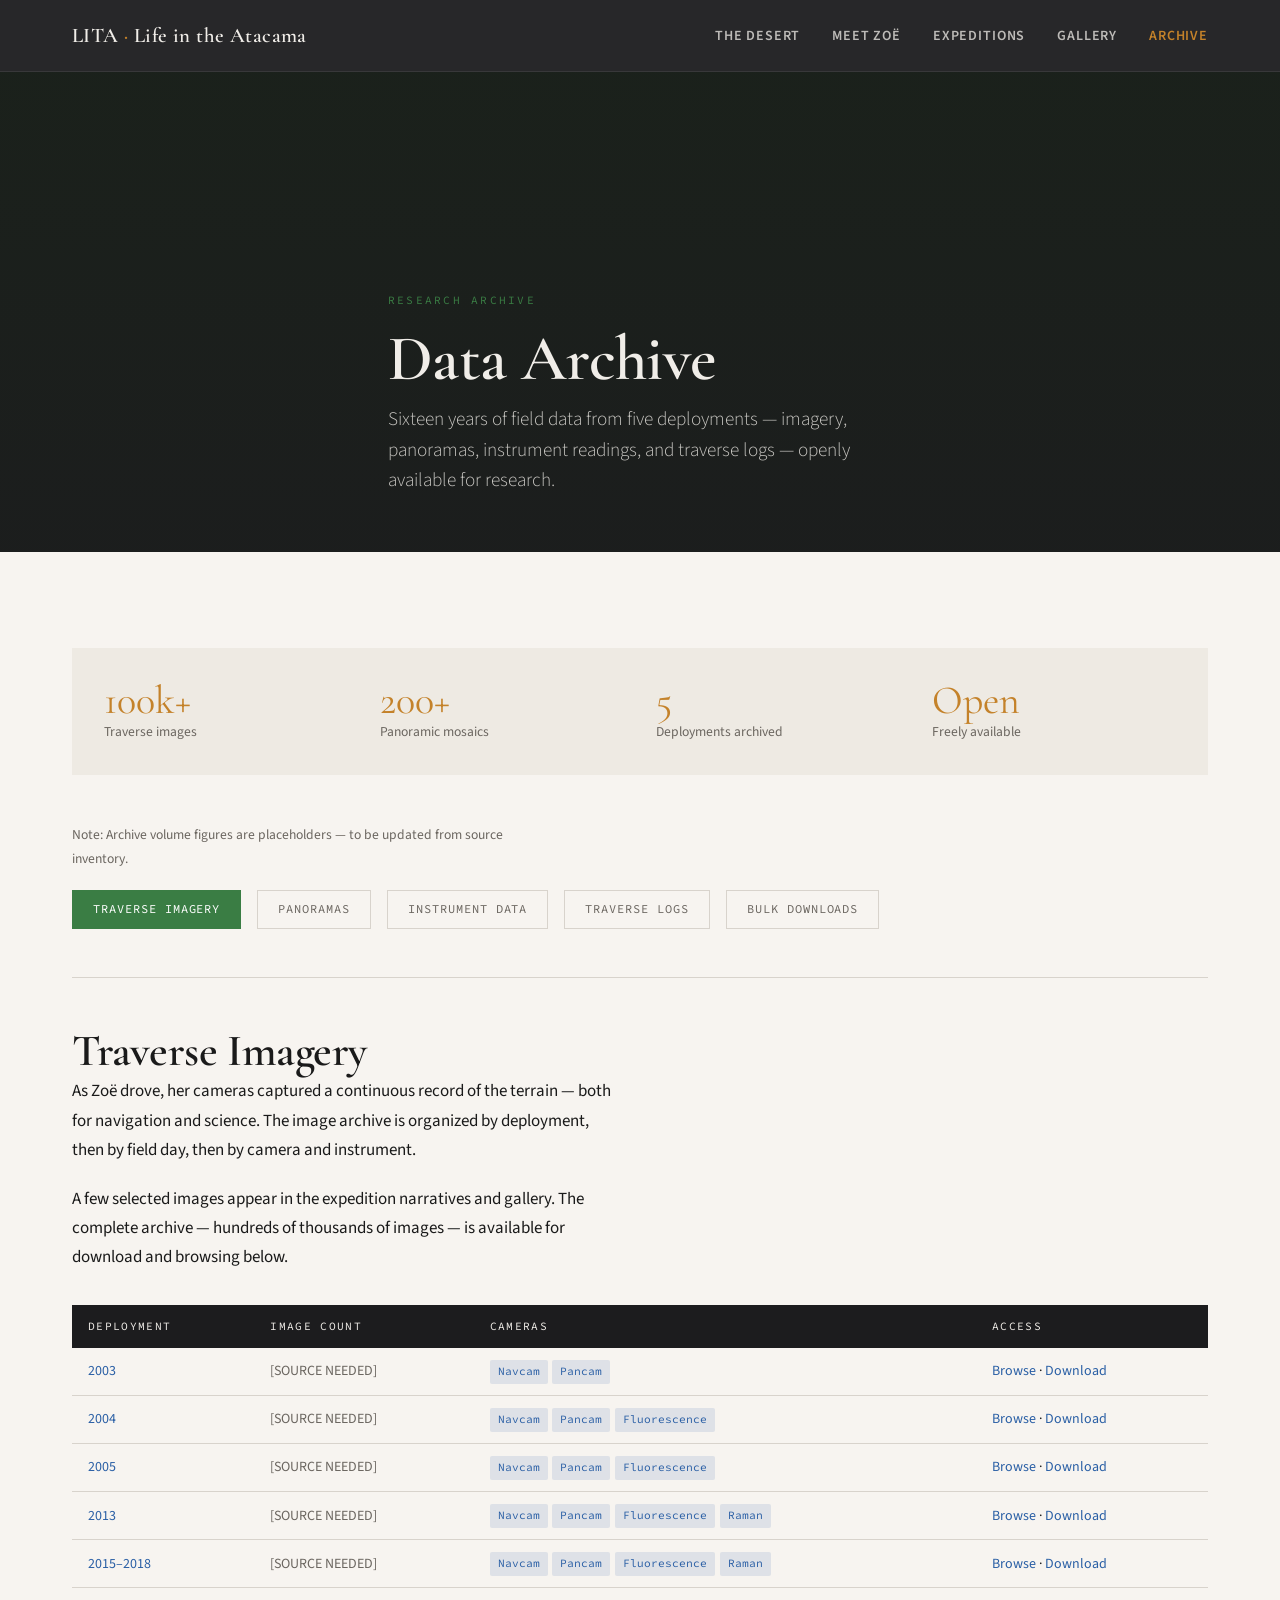
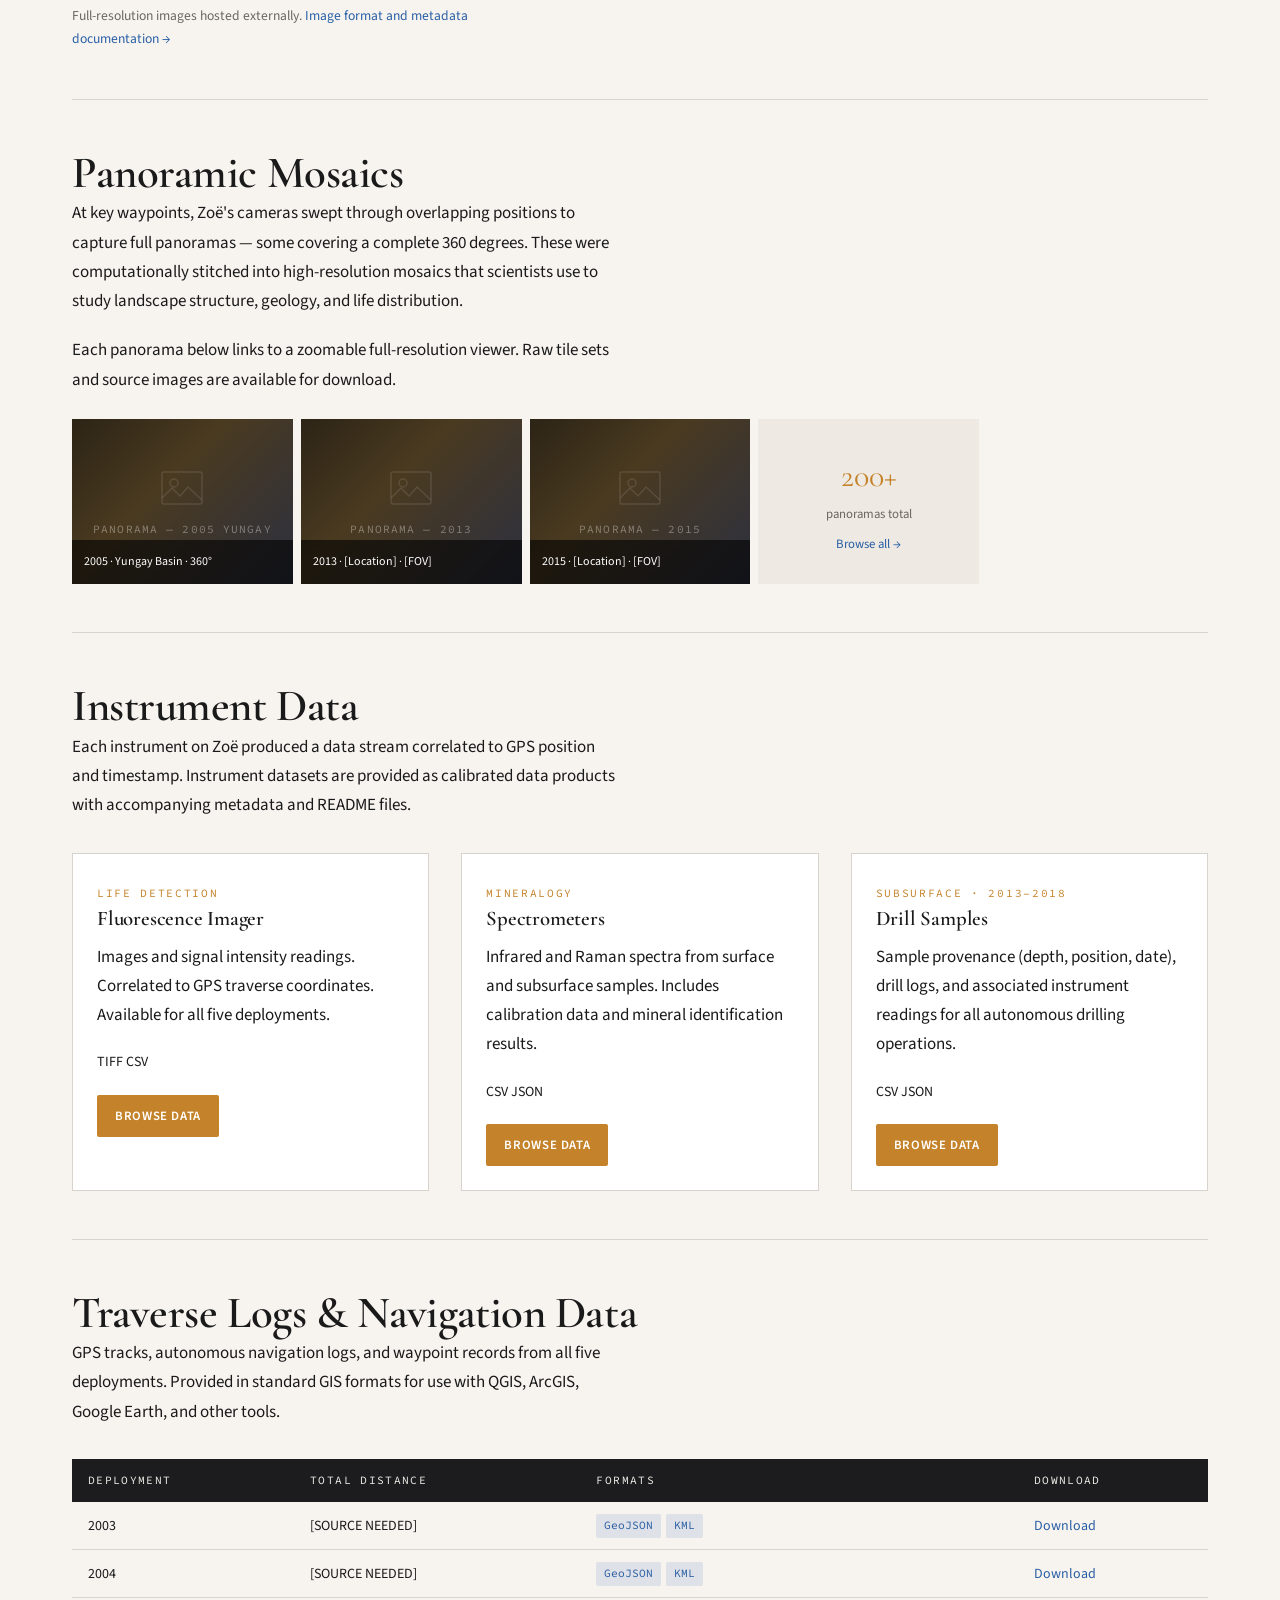
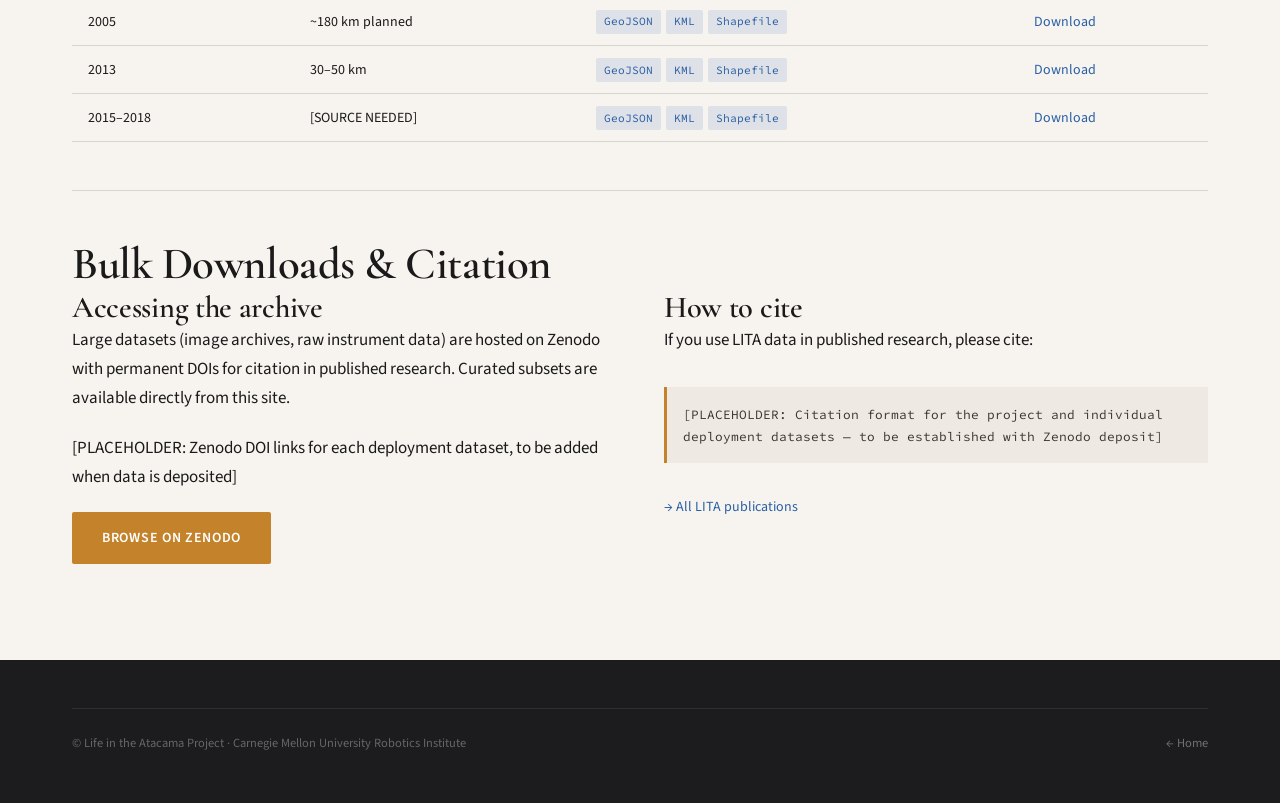
==== pages/archive/index.html @ c959ea62 "Initial commit of website prototype Contains only placeholders and organization, no real content yet" ====
<!DOCTYPE html>
<html lang="en">
<head>
  <meta charset="UTF-8">
  <meta name="viewport" content="width=device-width, initial-scale=1.0">
  <title>Data Archive — Life in the Atacama</title>
  <meta name="description" content="The complete LITA data archive: traverse imagery, panoramic mosaics, instrument data, and traverse logs from all five Atacama deployments.">
  <link rel="stylesheet" href="../../assets/css/style.css">
  <style>
    .archive-nav { display:flex; gap:1rem; flex-wrap:wrap; margin-bottom:3rem; }
    .archive-nav a {
      padding:0.5rem 1.25rem;
      border:1px solid var(--border);
      font-family:var(--font-mono);
      font-size:0.75rem;
      letter-spacing:0.08em;
      text-transform:uppercase;
      color:var(--text-muted);
      transition: all 0.2s;
    }
    .archive-nav a:hover, .archive-nav a.active {
      background:var(--accent-green);
      border-color:var(--accent-green);
      color:#fff;
      text-decoration:none;
    }
    .archive-section { padding-top:3rem; border-top:1px solid var(--border); margin-top:3rem; }
    .dataset-row { display:grid; grid-template-columns:2fr 1fr 1fr 1fr; gap:1rem; align-items:center; padding:1rem 0; border-bottom:1px solid var(--border); }
    .dataset-row:last-child { border-bottom:none; }
    @media(max-width:768px){ .dataset-row { grid-template-columns:1fr; } }
  </style>
</head>
<body>

<nav class="site-nav">
  <div class="container">
    <a href="../../index.html" class="nav-logo">LITA <span>·</span> Life in the Atacama</a>
    <ul class="nav-links">
      <li><a href="../atacama/index.html">The Desert</a></li>
      <li><a href="../zoe/index.html">Meet Zoë</a></li>
      <li><a href="../expeditions/index.html">Expeditions</a></li>
      <li><a href="../gallery/index.html">Gallery</a></li>
      <li><a href="index.html" class="active">Archive</a></li>
    </ul>
  </div>
</nav>

<div class="page-hero">
  <div class="page-hero-bg" style="background-color:#1A231A;"></div>
  <div class="container page-hero-content">
    <span class="section-label" style="color:var(--accent-green);">Research Archive</span>
    <h1>Data Archive</h1>
    <p class="lead">Sixteen years of field data from five deployments — imagery, 
    panoramas, instrument readings, and traverse logs — openly available for research.</p>
  </div>
</div>

<section class="section">
  <div class="container">

    <!-- Overview stats -->
    <div class="observe mb-3" style="display:grid; grid-template-columns:repeat(4,1fr); gap:2rem; padding:2rem; background:var(--accent-salt);">
      <div>
        <div style="font-family:var(--font-display);font-size:2.5rem;color:var(--accent-ochre);line-height:1;">100k+</div>
        <div style="font-size:0.85rem;color:var(--text-muted);">Traverse images</div>
      </div>
      <div>
        <div style="font-family:var(--font-display);font-size:2.5rem;color:var(--accent-ochre);line-height:1;">200+</div>
        <div style="font-size:0.85rem;color:var(--text-muted);">Panoramic mosaics</div>
      </div>
      <div>
        <div style="font-family:var(--font-display);font-size:2.5rem;color:var(--accent-ochre);line-height:1;">5</div>
        <div style="font-size:0.85rem;color:var(--text-muted);">Deployments archived</div>
      </div>
      <div>
        <div style="font-family:var(--font-display);font-size:2.5rem;color:var(--accent-ochre);line-height:1;">Open</div>
        <div style="font-size:0.85rem;color:var(--text-muted);">Freely available</div>
      </div>
    </div>
    <p style="font-size:0.85rem;color:var(--text-muted);">Note: Archive volume figures are placeholders — to be updated from source inventory.</p>

    <!-- Quick nav -->
    <nav class="archive-nav observe">
      <a href="#imagery" class="active">Traverse Imagery</a>
      <a href="#panoramas">Panoramas</a>
      <a href="#instruments">Instrument Data</a>
      <a href="#traverse-logs">Traverse Logs</a>
      <a href="#downloads">Bulk Downloads</a>
    </nav>

    <!-- Imagery -->
    <div id="imagery" class="archive-section observe">
      <h2>Traverse Imagery</h2>
      <p>
        As Zoë drove, her cameras captured a continuous record of the terrain — 
        both for navigation and science. The image archive is organized by 
        deployment, then by field day, then by camera and instrument.
      </p>
      <p>
        A few selected images appear in the expedition narratives and gallery. 
        The complete archive — hundreds of thousands of images — is available 
        for download and browsing below.
      </p>

      <table class="archive-table mt-2">
        <thead>
          <tr>
            <th>Deployment</th>
            <th>Image Count</th>
            <th>Cameras</th>
            <th>Access</th>
          </tr>
        </thead>
        <tbody>
          <tr>
            <td><a href="../expeditions/2003.html">2003</a></td>
            <td><span style="color:var(--text-muted);">[SOURCE NEEDED]</span></td>
            <td><span class="tag">Navcam</span><span class="tag">Pancam</span></td>
            <td><a href="#">Browse</a> · <a href="#">Download</a></td>
          </tr>
          <tr>
            <td><a href="../expeditions/2004.html">2004</a></td>
            <td><span style="color:var(--text-muted);">[SOURCE NEEDED]</span></td>
            <td><span class="tag">Navcam</span><span class="tag">Pancam</span><span class="tag">Fluorescence</span></td>
            <td><a href="#">Browse</a> · <a href="#">Download</a></td>
          </tr>
          <tr>
            <td><a href="../expeditions/2005.html">2005</a></td>
            <td><span style="color:var(--text-muted);">[SOURCE NEEDED]</span></td>
            <td><span class="tag">Navcam</span><span class="tag">Pancam</span><span class="tag">Fluorescence</span></td>
            <td><a href="#">Browse</a> · <a href="#">Download</a></td>
          </tr>
          <tr>
            <td><a href="../expeditions/2013.html">2013</a></td>
            <td><span style="color:var(--text-muted);">[SOURCE NEEDED]</span></td>
            <td><span class="tag">Navcam</span><span class="tag">Pancam</span><span class="tag">Fluorescence</span><span class="tag">Raman</span></td>
            <td><a href="#">Browse</a> · <a href="#">Download</a></td>
          </tr>
          <tr>
            <td><a href="../expeditions/2015-2018.html">2015–2018</a></td>
            <td><span style="color:var(--text-muted);">[SOURCE NEEDED]</span></td>
            <td><span class="tag">Navcam</span><span class="tag">Pancam</span><span class="tag">Fluorescence</span><span class="tag">Raman</span></td>
            <td><a href="#">Browse</a> · <a href="#">Download</a></td>
          </tr>
        </tbody>
      </table>

      <p style="margin-top:1rem;font-size:0.85rem;color:var(--text-muted);">
        Full-resolution images hosted externally. 
        <a href="#">Image format and metadata documentation →</a>
      </p>
    </div>

    <!-- Panoramas -->
    <div id="panoramas" class="archive-section observe">
      <h2>Panoramic Mosaics</h2>
      <p>
        At key waypoints, Zoë's cameras swept through overlapping positions to 
        capture full panoramas — some covering a complete 360 degrees. These 
        were computationally stitched into high-resolution mosaics that scientists 
        use to study landscape structure, geology, and life distribution.
      </p>
      <p>
        Each panorama below links to a zoomable full-resolution viewer. 
        Raw tile sets and source images are available for download.
      </p>
      <div class="gallery-grid observe" style="grid-template-columns: repeat(auto-fill, minmax(220px,1fr)); margin-top:1.5rem;">
        <div class="gallery-item" style="position:relative;">
          <div class="img-placeholder" data-label="Panorama — 2005 Yungay" style="width:100%;height:100%;"></div>
          <div style="position:absolute;bottom:0;left:0;right:0;padding:0.75rem;background:rgba(0,0,0,0.6);color:#fff;font-size:0.75rem;">2005 · Yungay Basin · 360°</div>
        </div>
        <div class="gallery-item" style="position:relative;">
          <div class="img-placeholder" data-label="Panorama — 2013" style="width:100%;height:100%;"></div>
          <div style="position:absolute;bottom:0;left:0;right:0;padding:0.75rem;background:rgba(0,0,0,0.6);color:#fff;font-size:0.75rem;">2013 · [Location] · [FOV]</div>
        </div>
        <div class="gallery-item" style="position:relative;">
          <div class="img-placeholder" data-label="Panorama — 2015" style="width:100%;height:100%;"></div>
          <div style="position:absolute;bottom:0;left:0;right:0;padding:0.75rem;background:rgba(0,0,0,0.6);color:#fff;font-size:0.75rem;">2015 · [Location] · [FOV]</div>
        </div>
        <div class="gallery-item" style="position:relative; display:flex; align-items:center; justify-content:center; background:var(--accent-salt);">
          <div style="text-align:center;padding:1rem;">
            <div style="font-family:var(--font-display);font-size:2rem;color:var(--accent-ochre);">200+</div>
            <div style="font-size:0.8rem;color:var(--text-muted);">panoramas total</div>
            <a href="#" style="display:block;margin-top:0.5rem;font-size:0.8rem;">Browse all →</a>
          </div>
        </div>
      </div>
    </div>

    <!-- Instrument Data -->
    <div id="instruments" class="archive-section observe">
      <h2>Instrument Data</h2>
      <p>
        Each instrument on Zoë produced a data stream correlated to GPS position 
        and timestamp. Instrument datasets are provided as calibrated data products 
        with accompanying metadata and README files.
      </p>

      <div class="grid-3" style="margin-top:2rem;">
        <div class="card">
          <div class="card-body">
            <span class="card-eyebrow">Life Detection</span>
            <h3>Fluorescence Imager</h3>
            <p>Images and signal intensity readings. Correlated to GPS traverse 
            coordinates. Available for all five deployments.</p>
            <p style="font-size:0.8rem;"><span class="archive-table tag">TIFF</span> <span class="archive-table tag">CSV</span></p>
            <a href="#" class="btn btn-primary" style="font-size:0.8rem;padding:0.5rem 1rem;">Browse Data</a>
          </div>
        </div>
        <div class="card">
          <div class="card-body">
            <span class="card-eyebrow">Mineralogy</span>
            <h3>Spectrometers</h3>
            <p>Infrared and Raman spectra from surface and subsurface samples. 
            Includes calibration data and mineral identification results.</p>
            <p style="font-size:0.8rem;"><span class="archive-table tag">CSV</span> <span class="archive-table tag">JSON</span></p>
            <a href="#" class="btn btn-primary" style="font-size:0.8rem;padding:0.5rem 1rem;">Browse Data</a>
          </div>
        </div>
        <div class="card">
          <div class="card-body">
            <span class="card-eyebrow">Subsurface · 2013–2018</span>
            <h3>Drill Samples</h3>
            <p>Sample provenance (depth, position, date), drill logs, and associated 
            instrument readings for all autonomous drilling operations.</p>
            <p style="font-size:0.8rem;"><span class="archive-table tag">CSV</span> <span class="archive-table tag">JSON</span></p>
            <a href="#" class="btn btn-primary" style="font-size:0.8rem;padding:0.5rem 1rem;">Browse Data</a>
          </div>
        </div>
      </div>
    </div>

    <!-- Traverse Logs -->
    <div id="traverse-logs" class="archive-section observe">
      <h2>Traverse Logs &amp; Navigation Data</h2>
      <p>
        GPS tracks, autonomous navigation logs, and waypoint records from all 
        five deployments. Provided in standard GIS formats for use with 
        QGIS, ArcGIS, Google Earth, and other tools.
      </p>
      <table class="archive-table mt-2">
        <thead>
          <tr>
            <th>Deployment</th>
            <th>Total Distance</th>
            <th>Formats</th>
            <th>Download</th>
          </tr>
        </thead>
        <tbody>
          <tr>
            <td>2003</td>
            <td>[SOURCE NEEDED]</td>
            <td><span class="tag">GeoJSON</span><span class="tag">KML</span></td>
            <td><a href="#">Download</a></td>
          </tr>
          <tr>
            <td>2004</td>
            <td>[SOURCE NEEDED]</td>
            <td><span class="tag">GeoJSON</span><span class="tag">KML</span></td>
            <td><a href="#">Download</a></td>
          </tr>
          <tr>
            <td>2005</td>
            <td>~180 km planned</td>
            <td><span class="tag">GeoJSON</span><span class="tag">KML</span><span class="tag">Shapefile</span></td>
            <td><a href="#">Download</a></td>
          </tr>
          <tr>
            <td>2013</td>
            <td>30–50 km</td>
            <td><span class="tag">GeoJSON</span><span class="tag">KML</span><span class="tag">Shapefile</span></td>
            <td><a href="#">Download</a></td>
          </tr>
          <tr>
            <td>2015–2018</td>
            <td>[SOURCE NEEDED]</td>
            <td><span class="tag">GeoJSON</span><span class="tag">KML</span><span class="tag">Shapefile</span></td>
            <td><a href="#">Download</a></td>
          </tr>
        </tbody>
      </table>
    </div>

    <!-- Bulk Downloads -->
    <div id="downloads" class="archive-section observe">
      <h2>Bulk Downloads &amp; Citation</h2>
      <div class="grid-2" style="gap:3rem;">
        <div>
          <h3>Accessing the archive</h3>
          <p>
            Large datasets (image archives, raw instrument data) are hosted 
            on Zenodo with permanent DOIs for citation in published research. 
            Curated subsets are available directly from this site.
          </p>
          <p>
            [PLACEHOLDER: Zenodo DOI links for each deployment dataset, 
            to be added when data is deposited]
          </p>
          <a href="#" class="btn btn-primary">Browse on Zenodo</a>
        </div>
        <div>
          <h3>How to cite</h3>
          <p>If you use LITA data in published research, please cite:</p>
          <blockquote style="font-family:var(--font-mono);font-size:0.8rem;font-style:normal;background:var(--accent-salt);padding:1rem;border-left:3px solid var(--accent-ochre);">
            [PLACEHOLDER: Citation format for the project and individual 
            deployment datasets — to be established with Zenodo deposit]
          </blockquote>
          <p style="margin-top:1rem;font-size:0.875rem;">
            <a href="#">→ All LITA publications</a>
          </p>
        </div>
      </div>
    </div>

  </div>
</section>

<footer class="site-footer">
  <div class="container">
    <div class="footer-bottom">
      <span>© Life in the Atacama Project · Carnegie Mellon University Robotics Institute</span>
      <a href="../../index.html" style="color:rgba(240,237,232,0.4);">← Home</a>
    </div>
  </div>
</footer>

<script src="../../assets/js/shared.js"></script>
</body>
</html>
---- assets/css/style.css ----
/* ============================================================
   LIFE IN THE ATACAMA — Main Stylesheet
   Palette: Atacama ochre, deep charcoal, salt white, solar blue
   ============================================================ */

@import url('https://fonts.googleapis.com/css2?family=Cormorant+Garamond:ital,wght@0,400;0,600;0,700;1,400&family=Source+Sans+3:wght@300;400;600&family=Source+Code+Pro:wght@400;600&display=swap');

/* ── Custom Properties ────────────────────────────────────── */
:root {
  --bg-primary:      #F7F4F0;
  --bg-dark:         #1C1C1E;
  --bg-dark-alt:     #252527;
  --text-primary:    #1A1A1A;
  --text-light:      #F0EDE8;
  --text-muted:      #6B6660;
  --accent-ochre:    #C4822A;
  --accent-blue:     #2A5FA5;
  --accent-green:    #3A7D44;
  --accent-salt:     #EEEAE3;
  --border:          #D8D3CC;

  --font-display:    'Cormorant Garamond', Georgia, serif;
  --font-body:       'Source Sans 3', sans-serif;
  --font-mono:       'Source Code Pro', monospace;

  --max-width:       1200px;
  --section-gap:     6rem;
  --nav-height:      72px;
}

/* ── Reset & Base ─────────────────────────────────────────── */
*, *::before, *::after { box-sizing: border-box; margin: 0; padding: 0; }

html { scroll-behavior: smooth; }

body {
  font-family: var(--font-body);
  font-size: 1.0625rem;
  line-height: 1.72;
  color: var(--text-primary);
  background: var(--bg-primary);
  -webkit-font-smoothing: antialiased;
}

img { max-width: 100%; height: auto; display: block; }
a { color: var(--accent-blue); text-decoration: none; }
a:hover { text-decoration: underline; }

/* ── Typography ───────────────────────────────────────────── */
h1, h2, h3, h4 {
  font-family: var(--font-display);
  font-weight: 600;
  line-height: 1.15;
  letter-spacing: -0.01em;
}

h1 { font-size: clamp(2.4rem, 5vw, 4rem); }
h2 { font-size: clamp(1.8rem, 3.5vw, 2.8rem); }
h3 { font-size: clamp(1.3rem, 2.5vw, 1.9rem); }
h4 { font-size: 1.2rem; }

p { margin-bottom: 1.25rem; max-width: 68ch; }
p:last-child { margin-bottom: 0; }

.lead {
  font-size: 1.2rem;
  font-weight: 300;
  line-height: 1.6;
  color: #3A3633;
}

blockquote {
  border-left: 3px solid var(--accent-ochre);
  padding: 0.5rem 0 0.5rem 1.5rem;
  margin: 2rem 0;
  font-family: var(--font-display);
  font-size: 1.25rem;
  font-style: italic;
  color: #3A3633;
}

/* ── Layout Utilities ─────────────────────────────────────── */
.container {
  max-width: var(--max-width);
  margin: 0 auto;
  padding: 0 2rem;
}

.section {
  padding: var(--section-gap) 0;
}

.section--dark {
  background: var(--bg-dark);
  color: var(--text-light);
}

.section--dark p { color: #C8C3BC; }
.section--dark h2, .section--dark h3 { color: var(--text-light); }

.section--salt {
  background: var(--accent-salt);
}

.grid-2 {
  display: grid;
  grid-template-columns: 1fr 1fr;
  gap: 3rem;
  align-items: start;
}

.grid-3 {
  display: grid;
  grid-template-columns: repeat(3, 1fr);
  gap: 2rem;
}

@media (max-width: 768px) {
  .grid-2, .grid-3 { grid-template-columns: 1fr; }
  .container { padding: 0 1.25rem; }
}

/* ── Navigation ───────────────────────────────────────────── */
.site-nav {
  position: fixed;
  top: 0;
  left: 0;
  right: 0;
  z-index: 100;
  height: var(--nav-height);
  background: rgba(28, 28, 30, 0.95);
  backdrop-filter: blur(10px);
  border-bottom: 1px solid rgba(255,255,255,0.08);
  display: flex;
  align-items: center;
}

.site-nav .container {
  display: flex;
  align-items: center;
  justify-content: space-between;
  width: 100%;
}

.nav-logo {
  font-family: var(--font-display);
  font-size: 1.3rem;
  font-weight: 600;
  color: var(--text-light);
  letter-spacing: 0.02em;
}

.nav-logo span {
  color: var(--accent-ochre);
}

.nav-links {
  display: flex;
  gap: 2rem;
  list-style: none;
}

.nav-links a {
  color: rgba(240,237,232,0.75);
  font-size: 0.875rem;
  font-weight: 600;
  letter-spacing: 0.06em;
  text-transform: uppercase;
  transition: color 0.2s;
}

.nav-links a:hover {
  color: var(--accent-ochre);
  text-decoration: none;
}

.nav-links a.active {
  color: var(--accent-ochre);
}

@media (max-width: 768px) {
  .nav-links { display: none; }
}

/* ── Hero ─────────────────────────────────────────────────── */
.hero {
  position: relative;
  height: 100vh;
  min-height: 600px;
  display: flex;
  align-items: flex-end;
  padding-bottom: 5rem;
  overflow: hidden;
}

.hero-bg {
  position: absolute;
  inset: 0;
  background-size: cover;
  background-position: center;
  background-color: #2C2416;
}

.hero-bg::after {
  content: '';
  position: absolute;
  inset: 0;
  background: linear-gradient(
    to bottom,
    rgba(28,28,30,0.2) 0%,
    rgba(28,28,30,0.1) 40%,
    rgba(28,28,30,0.75) 100%
  );
}

.hero-content {
  position: relative;
  z-index: 1;
  color: var(--text-light);
}

.hero-eyebrow {
  font-family: var(--font-mono);
  font-size: 0.75rem;
  letter-spacing: 0.2em;
  text-transform: uppercase;
  color: var(--accent-ochre);
  margin-bottom: 1rem;
  display: block;
}

.hero h1 {
  font-size: clamp(3rem, 7vw, 5.5rem);
  font-weight: 700;
  line-height: 1.05;
  margin-bottom: 1.25rem;
  text-shadow: 0 2px 20px rgba(0,0,0,0.4);
}

.hero-sub {
  font-size: clamp(1rem, 2vw, 1.3rem);
  font-weight: 300;
  color: rgba(240,237,232,0.85);
  max-width: 54ch;
  margin-bottom: 2.5rem;
}

/* ── Buttons ──────────────────────────────────────────────── */
.btn {
  display: inline-block;
  padding: 0.75rem 1.75rem;
  border-radius: 2px;
  font-family: var(--font-body);
  font-weight: 600;
  font-size: 0.875rem;
  letter-spacing: 0.05em;
  text-transform: uppercase;
  cursor: pointer;
  transition: all 0.2s;
  text-decoration: none;
}

.btn-primary {
  background: var(--accent-ochre);
  color: #fff;
  border: 2px solid var(--accent-ochre);
}
.btn-primary:hover {
  background: #B0731F;
  border-color: #B0731F;
  text-decoration: none;
  color: #fff;
}

.btn-outline {
  background: transparent;
  color: var(--text-light);
  border: 2px solid rgba(240,237,232,0.5);
  margin-left: 1rem;
}
.btn-outline:hover {
  border-color: var(--text-light);
  text-decoration: none;
  color: var(--text-light);
}

/* ── Section Labels ───────────────────────────────────────── */
.section-label {
  font-family: var(--font-mono);
  font-size: 0.7rem;
  letter-spacing: 0.2em;
  text-transform: uppercase;
  color: var(--accent-ochre);
  margin-bottom: 0.75rem;
  display: block;
}

/* ── Cards ────────────────────────────────────────────────── */
.card {
  background: #fff;
  border: 1px solid var(--border);
  overflow: hidden;
  transition: transform 0.2s, box-shadow 0.2s;
}

.card:hover {
  transform: translateY(-3px);
  box-shadow: 0 12px 32px rgba(0,0,0,0.1);
}

.card-img {
  width: 100%;
  aspect-ratio: 16/9;
  object-fit: cover;
  background: #2C2416;
}

.card-body {
  padding: 1.5rem;
}

.card-eyebrow {
  font-family: var(--font-mono);
  font-size: 0.7rem;
  letter-spacing: 0.15em;
  text-transform: uppercase;
  color: var(--accent-ochre);
  margin-bottom: 0.5rem;
}

.card h3 {
  font-size: 1.3rem;
  margin-bottom: 0.75rem;
}

/* ── Expedition Timeline Strip ───────────────────────────── */
.expedition-strip {
  display: grid;
  grid-template-columns: repeat(5, 1fr);
  gap: 0;
  border-top: 1px solid var(--border);
  border-bottom: 1px solid var(--border);
}

.exp-thumb {
  position: relative;
  aspect-ratio: 3/4;
  overflow: hidden;
  cursor: pointer;
  background: #2C2416;
}

.exp-thumb img {
  width: 100%;
  height: 100%;
  object-fit: cover;
  transition: transform 0.4s ease;
  filter: brightness(0.65) saturate(0.7);
}

.exp-thumb:hover img {
  transform: scale(1.05);
  filter: brightness(0.85) saturate(1);
}

.exp-thumb-label {
  position: absolute;
  bottom: 0;
  left: 0;
  right: 0;
  padding: 1.5rem 1rem 1rem;
  background: linear-gradient(to top, rgba(0,0,0,0.75), transparent);
  color: #fff;
}

.exp-year {
  font-family: var(--font-display);
  font-size: 1.8rem;
  font-weight: 700;
  display: block;
  line-height: 1;
}

.exp-title {
  font-size: 0.75rem;
  opacity: 0.8;
  display: block;
  margin-top: 0.2rem;
}

@media (max-width: 768px) {
  .expedition-strip { grid-template-columns: 1fr 1fr; }
}

/* ── Go Deeper Panel ─────────────────────────────────────── */
.go-deeper {
  background: #1E3A25;
  border-left: 4px solid var(--accent-green);
  padding: 1.75rem 2rem;
  margin: 3rem 0;
  color: var(--text-light);
}

.go-deeper-label {
  font-family: var(--font-mono);
  font-size: 0.68rem;
  letter-spacing: 0.2em;
  text-transform: uppercase;
  color: var(--accent-green);
  margin-bottom: 0.75rem;
  display: flex;
  align-items: center;
  gap: 0.5rem;
}

.go-deeper h4 {
  font-size: 1.1rem;
  color: #fff;
  margin-bottom: 0.75rem;
}

.go-deeper ul {
  list-style: none;
  margin-bottom: 1.25rem;
}

.go-deeper ul li {
  padding: 0.2rem 0;
  color: #A8C8B0;
  font-size: 0.9rem;
}

.go-deeper ul li::before {
  content: '→ ';
  color: var(--accent-green);
}

.go-deeper .btn-archive {
  display: inline-block;
  padding: 0.6rem 1.25rem;
  background: var(--accent-green);
  color: #fff;
  font-weight: 600;
  font-size: 0.8rem;
  letter-spacing: 0.05em;
  text-transform: uppercase;
  transition: background 0.2s;
  text-decoration: none;
}

.go-deeper .btn-archive:hover {
  background: #2E6337;
  text-decoration: none;
}

/* ── At a Glance Table ───────────────────────────────────── */
.glance-table {
  width: 100%;
  border-collapse: collapse;
  font-size: 0.9rem;
  margin-bottom: 2rem;
}

.glance-table td {
  padding: 0.6rem 0.75rem;
  border-bottom: 1px solid var(--border);
  vertical-align: top;
}

.glance-table td:first-child {
  font-family: var(--font-mono);
  font-size: 0.75rem;
  letter-spacing: 0.08em;
  text-transform: uppercase;
  color: var(--text-muted);
  white-space: nowrap;
  width: 140px;
}

/* ── Page Hero (non-home) ─────────────────────────────────── */
.page-hero {
  margin-top: var(--nav-height);
  position: relative;
  height: 480px;
  display: flex;
  align-items: flex-end;
  padding-bottom: 3.5rem;
  overflow: hidden;
}

.page-hero-bg {
  position: absolute;
  inset: 0;
  background-size: cover;
  background-position: center;
  background-color: #2C2416;
}

.page-hero-bg::after {
  content: '';
  position: absolute;
  inset: 0;
  background: linear-gradient(to bottom, rgba(28,28,30,0.3), rgba(28,28,30,0.8));
}

.page-hero-content {
  position: relative;
  z-index: 1;
  color: var(--text-light);
}

.page-hero-content h1 {
  margin-bottom: 0.5rem;
}

.page-hero-content .lead {
  color: rgba(240,237,232,0.8);
  max-width: 56ch;
}

/* ── Inline Image ─────────────────────────────────────────── */
.inline-img {
  margin: 2.5rem 0;
}

.inline-img img {
  width: 100%;
  aspect-ratio: 16/9;
  object-fit: cover;
}

.inline-img figcaption {
  font-size: 0.8rem;
  font-style: italic;
  color: var(--text-muted);
  margin-top: 0.5rem;
  padding-left: 0.25rem;
}

/* ── Gallery Grid ─────────────────────────────────────────── */
.gallery-grid {
  display: grid;
  grid-template-columns: repeat(auto-fill, minmax(280px, 1fr));
  gap: 0.5rem;
}

.gallery-item {
  aspect-ratio: 4/3;
  overflow: hidden;
  background: #2C2416;
  cursor: pointer;
}

.gallery-item img {
  width: 100%;
  height: 100%;
  object-fit: cover;
  transition: transform 0.3s, filter 0.3s;
  filter: brightness(0.9);
}

.gallery-item:hover img {
  transform: scale(1.04);
  filter: brightness(1);
}

/* ── Archive Table ───────────────────────────────────────── */
.archive-table {
  width: 100%;
  border-collapse: collapse;
  font-size: 0.875rem;
}

.archive-table th {
  background: var(--bg-dark);
  color: var(--text-light);
  padding: 0.75rem 1rem;
  text-align: left;
  font-family: var(--font-mono);
  font-size: 0.7rem;
  letter-spacing: 0.12em;
  text-transform: uppercase;
  font-weight: 400;
}

.archive-table td {
  padding: 0.7rem 1rem;
  border-bottom: 1px solid var(--border);
  vertical-align: middle;
}

.archive-table tr:hover td {
  background: var(--accent-salt);
}

.archive-table .tag {
  display: inline-block;
  padding: 0.15rem 0.5rem;
  background: rgba(42, 95, 165, 0.12);
  color: var(--accent-blue);
  font-family: var(--font-mono);
  font-size: 0.7rem;
  border-radius: 2px;
  margin-right: 0.3rem;
}

/* ── Placeholder image ───────────────────────────────────── */
.img-placeholder {
  background: linear-gradient(135deg, #2C2416 0%, #4A3A20 40%, #2C3040 100%);
  display: flex;
  flex-direction: column;
  align-items: center;
  justify-content: center;
  color: rgba(240,237,232,0.4);
  font-family: var(--font-mono);
  font-size: 0.7rem;
  letter-spacing: 0.1em;
  text-transform: uppercase;
  gap: 0.5rem;
}

.img-placeholder svg {
  opacity: 0.3;
}

/* ── Footer ───────────────────────────────────────────────── */
.site-footer {
  background: var(--bg-dark);
  color: rgba(240,237,232,0.6);
  padding: 3rem 0;
  font-size: 0.85rem;
}

.footer-grid {
  display: grid;
  grid-template-columns: 2fr 1fr 1fr 1fr;
  gap: 3rem;
  margin-bottom: 2.5rem;
}

@media (max-width: 768px) {
  .footer-grid { grid-template-columns: 1fr 1fr; }
}

.footer-brand {
  font-family: var(--font-display);
  font-size: 1.5rem;
  color: var(--text-light);
  margin-bottom: 0.75rem;
}

.footer-desc {
  color: rgba(240,237,232,0.5);
  font-size: 0.85rem;
  line-height: 1.6;
  max-width: 28ch;
}

.footer-heading {
  font-family: var(--font-mono);
  font-size: 0.68rem;
  letter-spacing: 0.2em;
  text-transform: uppercase;
  color: var(--accent-ochre);
  margin-bottom: 1rem;
}

.footer-links {
  list-style: none;
}

.footer-links li {
  margin-bottom: 0.4rem;
}

.footer-links a {
  color: rgba(240,237,232,0.55);
  transition: color 0.2s;
}

.footer-links a:hover {
  color: var(--text-light);
  text-decoration: none;
}

.footer-bottom {
  border-top: 1px solid rgba(255,255,255,0.08);
  padding-top: 1.5rem;
  display: flex;
  justify-content: space-between;
  align-items: center;
  font-size: 0.78rem;
  color: rgba(240,237,232,0.35);
}

/* ── Animations ───────────────────────────────────────────── */
@keyframes fadeUp {
  from { opacity: 0; transform: translateY(24px); }
  to   { opacity: 1; transform: translateY(0); }
}

.fade-up {
  animation: fadeUp 0.7s ease forwards;
}

.fade-up-1 { animation-delay: 0.1s; opacity: 0; }
.fade-up-2 { animation-delay: 0.25s; opacity: 0; }
.fade-up-3 { animation-delay: 0.4s; opacity: 0; }

/* ── Utility ──────────────────────────────────────────────── */
.text-center { text-align: center; }
.text-muted { color: var(--text-muted); }
.mb-1 { margin-bottom: 1rem; }
.mb-2 { margin-bottom: 2rem; }
.mb-3 { margin-bottom: 3rem; }
.mt-2 { margin-top: 2rem; }
.mt-3 { margin-top: 3rem; }
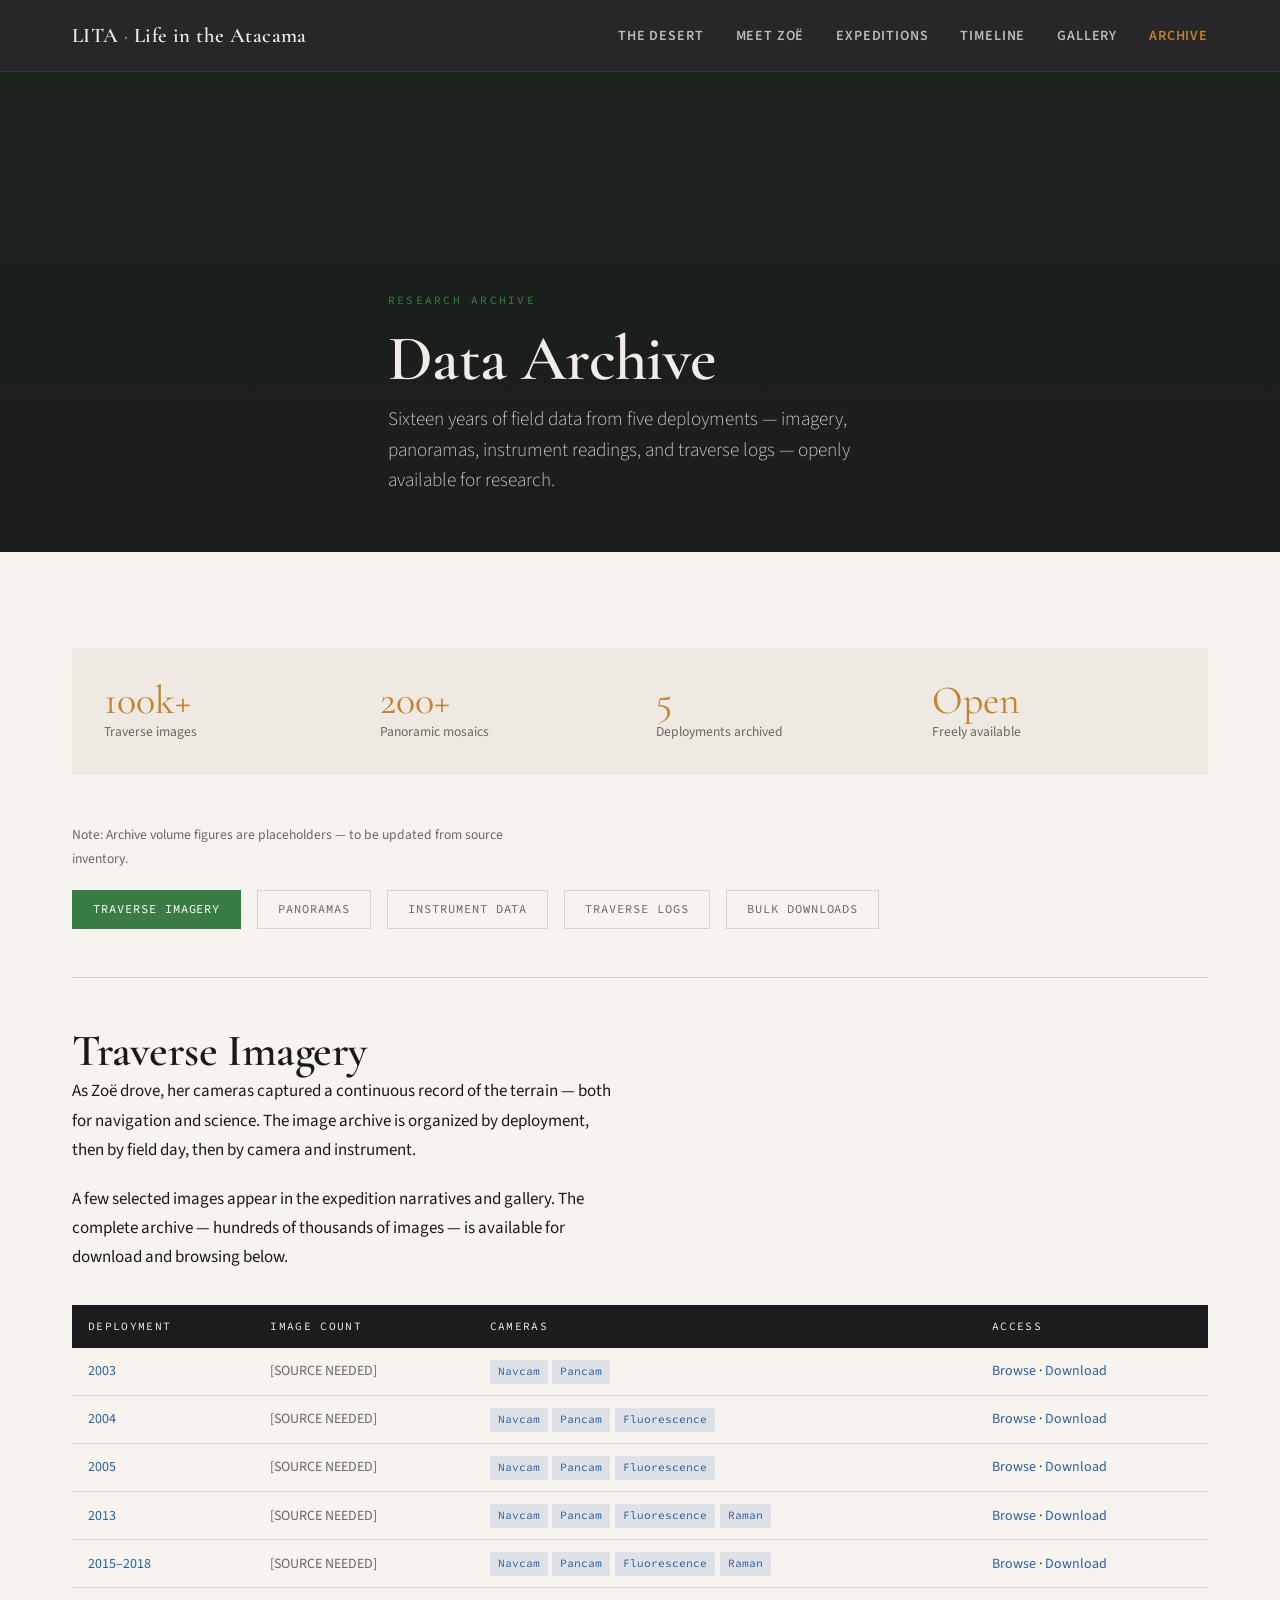
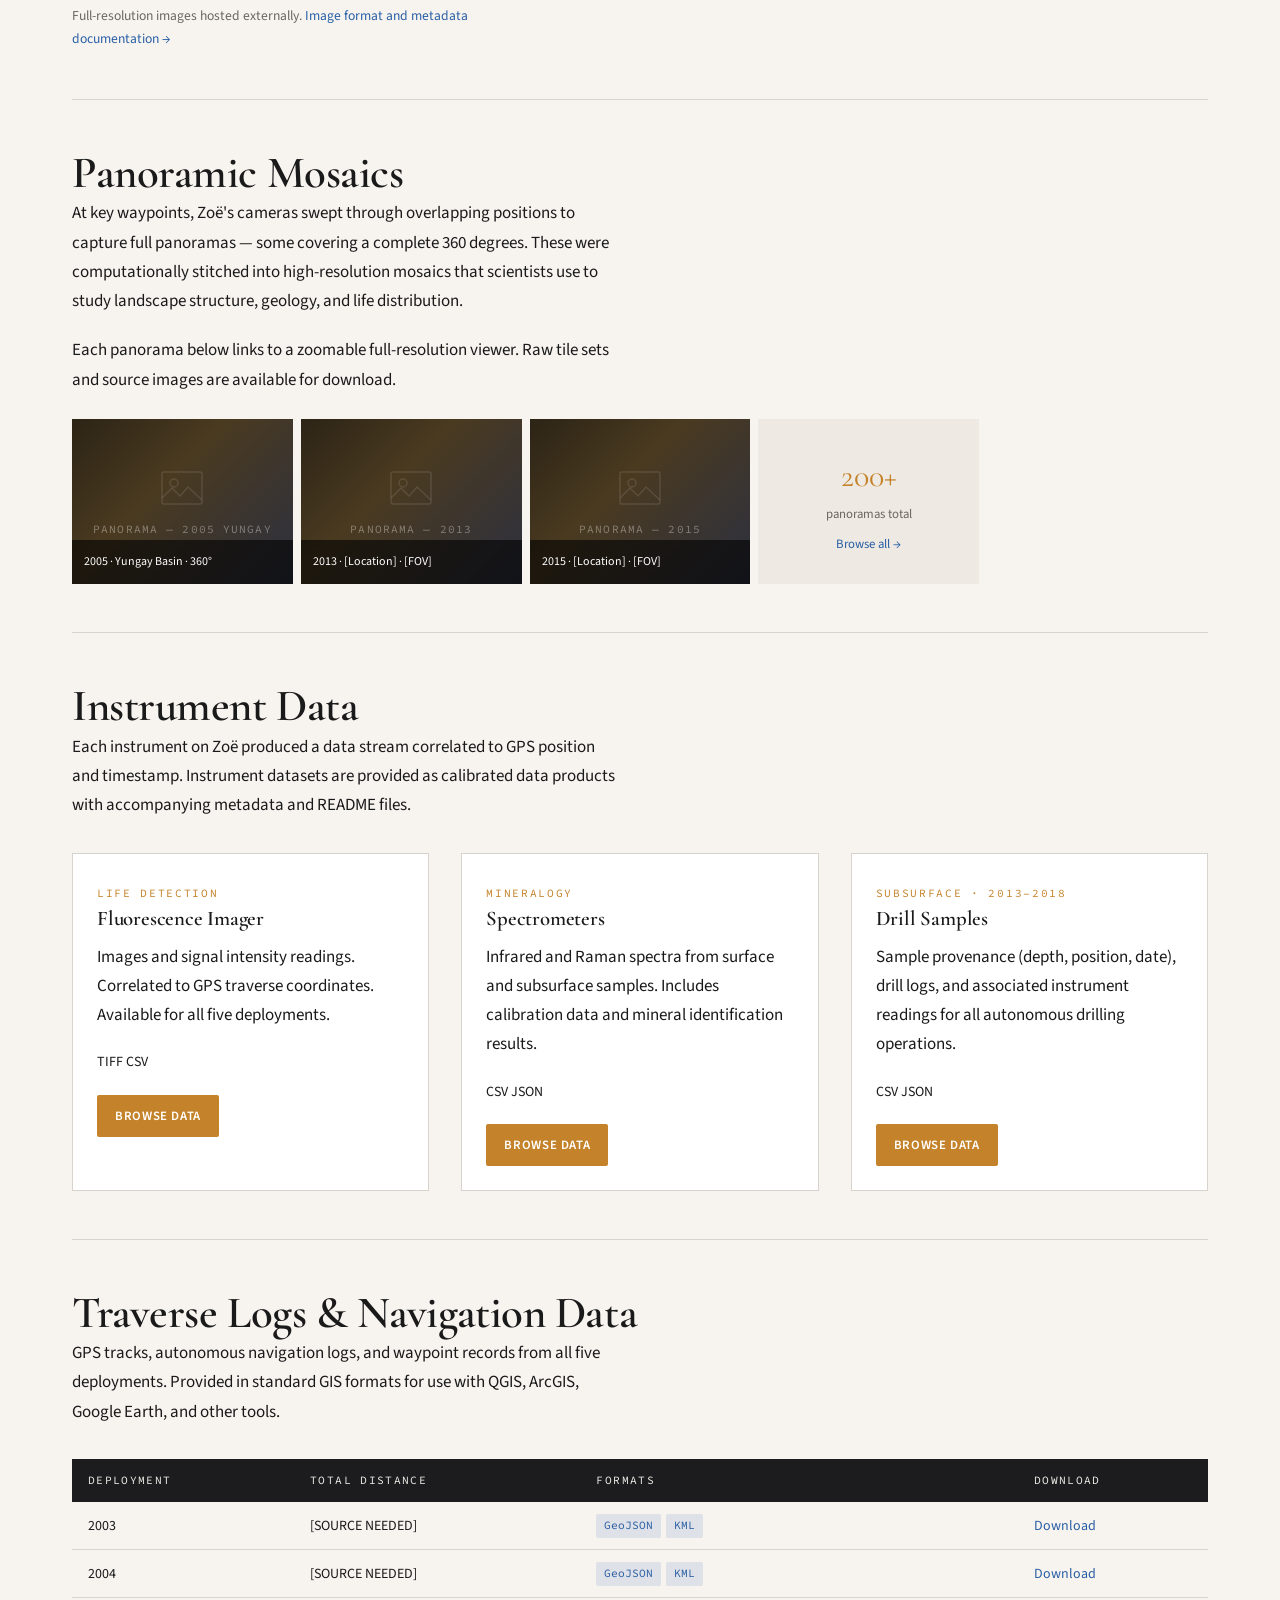
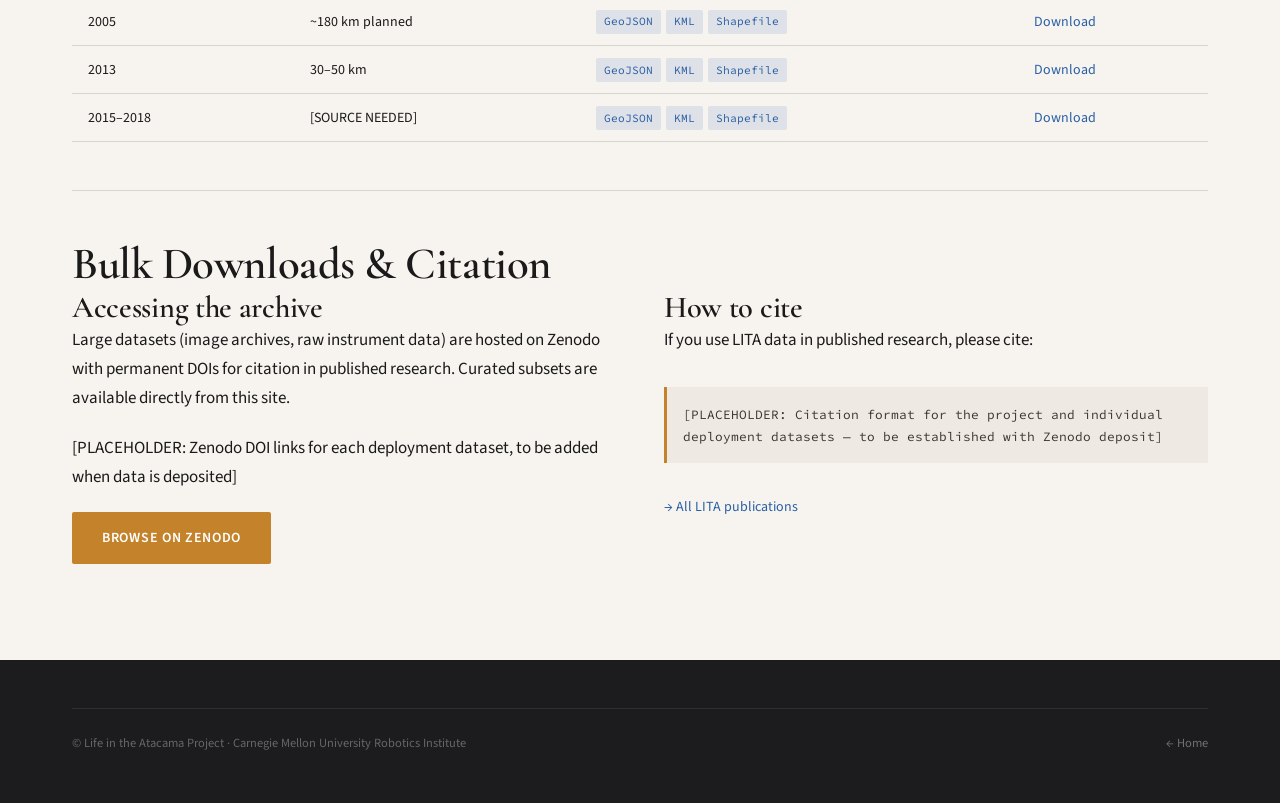
==== commit 568e71ea: "Updates Building a timeline" ====
--- a/pages/archive/index.html
+++ b/pages/archive/index.html
@@ -39,6 +39,7 @@
       <li><a href="../atacama/index.html">The Desert</a></li>
       <li><a href="../zoe/index.html">Meet Zoë</a></li>
       <li><a href="../expeditions/index.html">Expeditions</a></li>
+      <li><a href="../timeline.html">Timeline</a></li>
       <li><a href="../gallery/index.html">Gallery</a></li>
       <li><a href="index.html" class="active">Archive</a></li>
     </ul>
